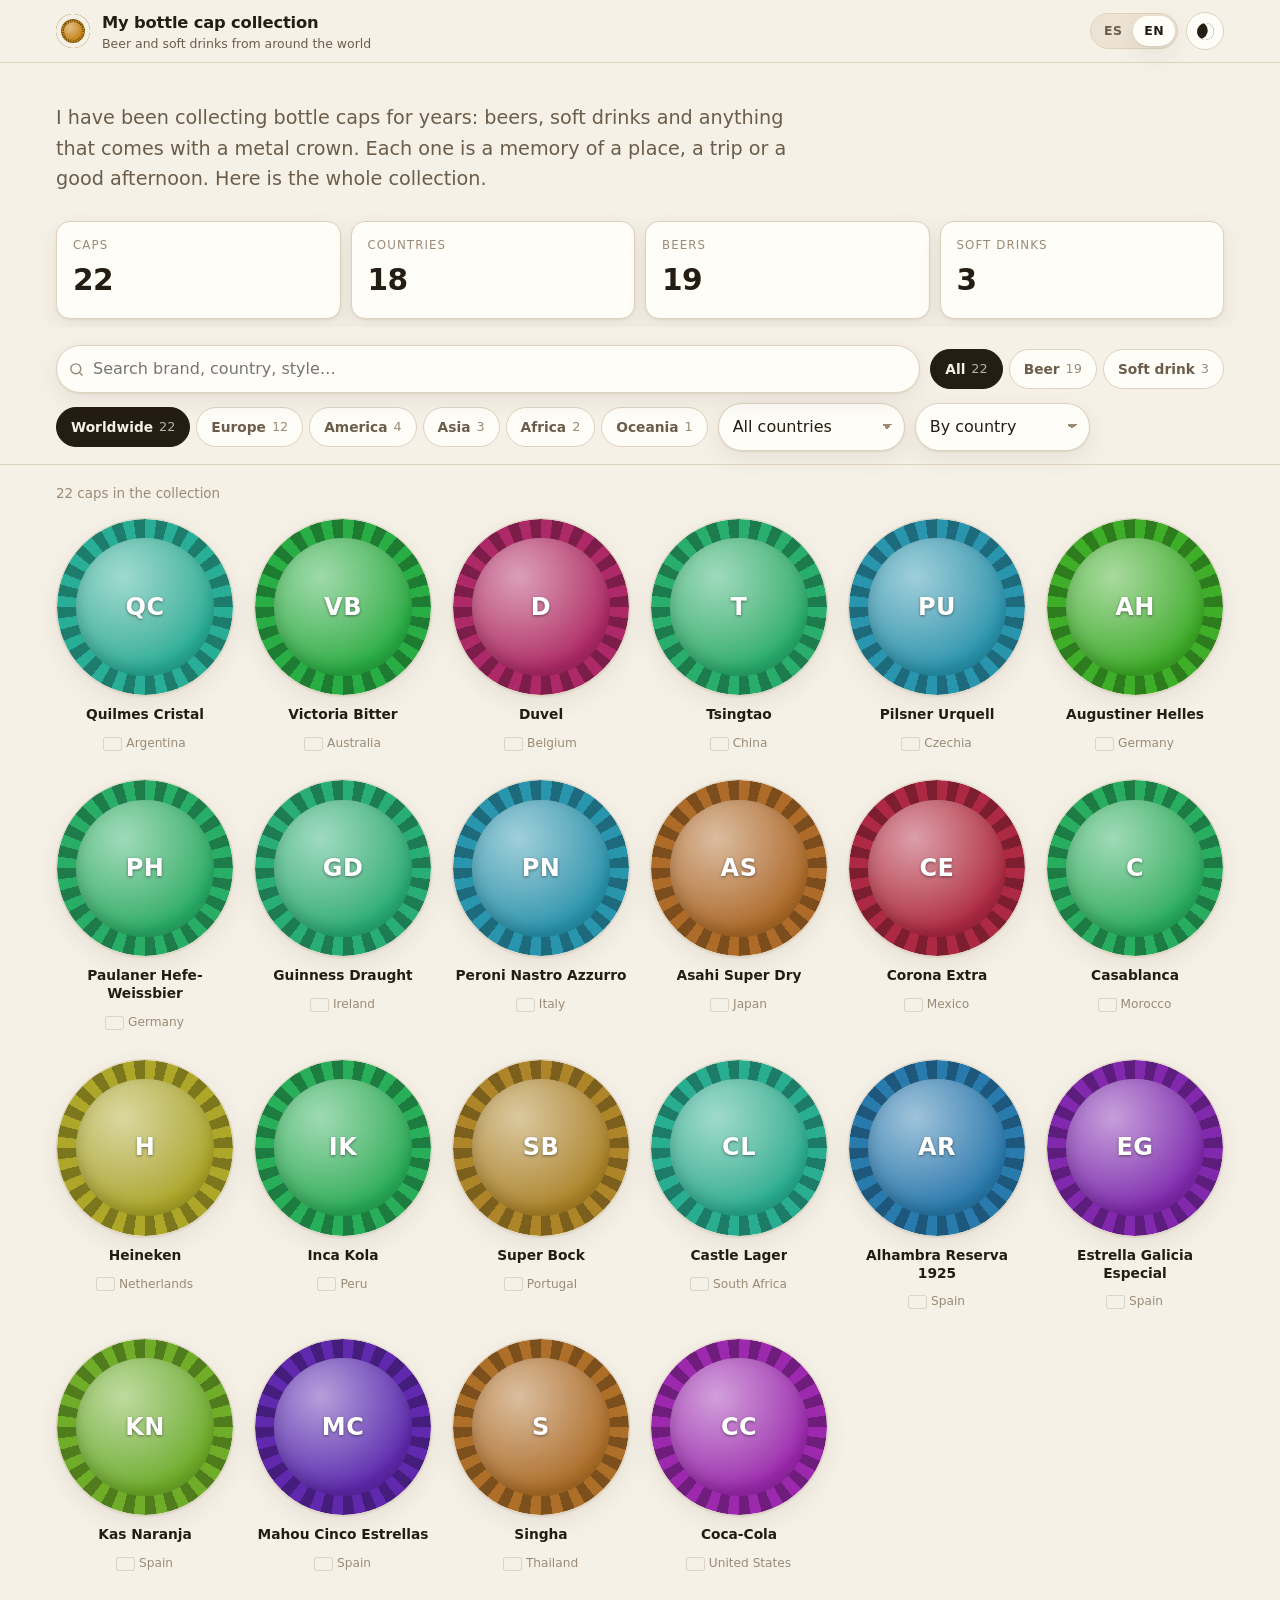
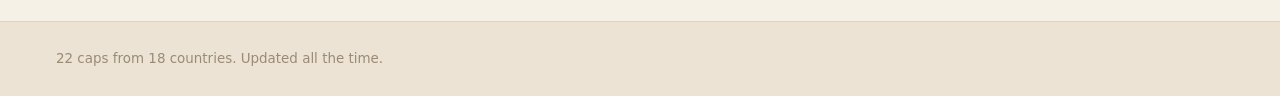
==== index.html @ 7a3508df "Añadir la web de la colección de chapas Sitio estático sin build: galería con filtros por tipo, cont" ====
<!DOCTYPE html>
<html lang="es" data-theme="light">
<head>
<meta charset="utf-8">
<meta name="viewport" content="width=device-width, initial-scale=1, viewport-fit=cover">
<title>Mi colección de chapas</title>
<meta name="description" content="Colección de chapas de cerveza y refrescos de todo el mundo.">
<meta name="theme-color" content="#d99a2b">
<link rel="icon" href="img/favicon.svg" type="image/svg+xml">
<link rel="preconnect" href="https://flagcdn.com">
<link rel="stylesheet" href="css/styles.css">
</head>
<body>

<a class="skip" href="#grid" data-i18n="skip">Ir al contenido</a>

<header class="site-header">
  <div class="wrap header-inner">
    <div class="brand">
      <span class="brand-cap" aria-hidden="true"></span>
      <span class="brand-text">
        <strong data-i18n="siteTitle">Mi colección de chapas</strong>
        <small data-i18n="siteTagline">Cervezas y refrescos de todo el mundo</small>
      </span>
    </div>
    <div class="header-actions">
      <div class="seg" role="group" aria-label="Idioma / Language">
        <button type="button" data-lang="es" class="is-active">ES</button>
        <button type="button" data-lang="en">EN</button>
      </div>
      <button type="button" id="themeToggle" class="icon-btn" aria-label="Cambiar tema">
        <span class="theme-icon" aria-hidden="true"></span>
      </button>
    </div>
  </div>
</header>

<main>
  <section class="hero">
    <div class="wrap">
      <p class="hero-intro" data-i18n="intro">
        Colecciono chapas desde hace años: cervezas, refrescos y todo lo que lleve una corona de metal.
        Cada una es el recuerdo de un sitio, un viaje o una buena tarde. Aquí está la colección al completo.
      </p>
      <dl class="stats">
        <div class="stat"><dt data-i18n="statCaps">Chapas</dt><dd id="statTotal">0</dd></div>
        <div class="stat"><dt data-i18n="statCountries">Países</dt><dd id="statCountries">0</dd></div>
        <div class="stat"><dt data-i18n="statBeers">Cervezas</dt><dd id="statBeers">0</dd></div>
        <div class="stat"><dt data-i18n="statSodas">Refrescos</dt><dd id="statSodas">0</dd></div>
      </dl>
    </div>
  </section>

  <section class="toolbar" aria-label="Filtros">
    <div class="wrap toolbar-inner">
      <div class="search">
        <svg viewBox="0 0 24 24" aria-hidden="true"><circle cx="11" cy="11" r="7"/><path d="M20 20l-3.5-3.5"/></svg>
        <input type="search" id="search" autocomplete="off" placeholder="Buscar marca, país, estilo…" data-i18n-ph="searchPh" aria-label="Buscar">
      </div>
      <div class="chips" id="typeChips" role="group" aria-label="Tipo"></div>
      <div class="chips" id="continentChips" role="group" aria-label="Continente"></div>
      <label class="select">
        <span class="sr-only" data-i18n="country">País</span>
        <select id="countrySelect"></select>
      </label>
      <label class="select">
        <span class="sr-only" data-i18n="sort">Orden</span>
        <select id="sortSelect">
          <option value="country" data-i18n="sortCountry">País</option>
          <option value="name" data-i18n="sortName">Nombre</option>
          <option value="recent" data-i18n="sortRecent">Añadidas recientemente</option>
        </select>
      </label>
    </div>
  </section>

  <div class="wrap">
    <p class="results" id="results" aria-live="polite"></p>
    <div id="grid" class="grid"></div>
    <p class="empty" id="empty" hidden>
      <span data-i18n="emptyTitle">No hay chapas que coincidan.</span>
      <button type="button" id="clearFilters" class="link-btn" data-i18n="clearFilters">Quitar los filtros</button>
    </p>
  </div>
</main>

<footer class="site-footer">
  <div class="wrap">
    <p id="footerLine"></p>
  </div>
</footer>

<dialog id="lightbox" class="lightbox" aria-label="Detalle de la chapa">
  <button type="button" class="lb-close icon-btn" data-close aria-label="Cerrar">&times;</button>
  <button type="button" class="lb-nav lb-prev" data-step="-1" aria-label="Anterior">&#8249;</button>
  <button type="button" class="lb-nav lb-next" data-step="1" aria-label="Siguiente">&#8250;</button>
  <div class="lb-body">
    <div class="lb-figure" id="lbFigure"></div>
    <div class="lb-info">
      <p class="lb-kicker" id="lbKicker"></p>
      <h2 id="lbName"></h2>
      <p class="lb-producer" id="lbProducer"></p>
      <dl class="lb-meta" id="lbMeta"></dl>
      <p class="lb-notes" id="lbNotes"></p>
    </div>
  </div>
</dialog>

<script src="data/collection.js"></script>
<script src="js/app.js"></script>
</body>
</html>
---- css/styles.css ----
/* ---------- tokens ---------- */
:root {
  --bg: #f6f1e7;
  --bg-elev: #fffdf8;
  --bg-sunk: #ece3d4;
  --ink: #241d14;
  --ink-soft: #6b5d4a;
  --ink-faint: #9a8b76;
  --line: #ded2bd;
  --gold: #c8891b;
  --green: #2f5d3f;
  --shadow: 0 1px 2px rgba(53,38,17,.08), 0 8px 24px rgba(53,38,17,.08);
  --shadow-lg: 0 24px 60px rgba(30,20,8,.28);
  --radius: 14px;
  --wrap: 1200px;
}
@media (prefers-color-scheme: dark) {
  :root:not([data-theme="light"]) {
    --bg: #171310;
    --bg-elev: #211b16;
    --bg-sunk: #0f0c09;
    --ink: #f3ece1;
    --ink-soft: #b7a894;
    --ink-faint: #8a7b68;
    --line: #362c23;
    --gold: #e0a93f;
    --green: #7fb894;
    --shadow: 0 1px 2px rgba(0,0,0,.4), 0 8px 24px rgba(0,0,0,.35);
    --shadow-lg: 0 24px 60px rgba(0,0,0,.6);
  }
}
:root[data-theme="dark"] {
  --bg: #171310;
  --bg-elev: #211b16;
  --bg-sunk: #0f0c09;
  --ink: #f3ece1;
  --ink-soft: #b7a894;
  --ink-faint: #8a7b68;
  --line: #362c23;
  --gold: #e0a93f;
  --green: #7fb894;
  --shadow: 0 1px 2px rgba(0,0,0,.4), 0 8px 24px rgba(0,0,0,.35);
  --shadow-lg: 0 24px 60px rgba(0,0,0,.6);
}

/* ---------- base ---------- */
* { box-sizing: border-box; }
html { -webkit-text-size-adjust: 100%; }
body {
  margin: 0;
  background: var(--bg);
  color: var(--ink);
  font: 16px/1.6 "Segoe UI", system-ui, -apple-system, "Helvetica Neue", Arial, sans-serif;
  overflow-x: hidden;
}
h1, h2, h3 { line-height: 1.2; margin: 0; letter-spacing: -.01em; }
button, input, select { font: inherit; color: inherit; }
button { cursor: pointer; }
.wrap { width: 100%; max-width: var(--wrap); margin-inline: auto; padding-inline: 16px; }
.sr-only {
  position: absolute; width: 1px; height: 1px; padding: 0; margin: -1px;
  overflow: hidden; clip: rect(0 0 0 0); white-space: nowrap; border: 0;
}
.skip {
  position: absolute; left: -9999px; top: 8px; z-index: 50;
  background: var(--ink); color: var(--bg); padding: 10px 16px; border-radius: 8px; text-decoration: none;
}
.skip:focus { left: 16px; }
:focus-visible { outline: 2px solid var(--gold); outline-offset: 2px; border-radius: 6px; }

/* ---------- header ---------- */
.site-header {
  position: sticky; top: 0; z-index: 20;
  background: color-mix(in srgb, var(--bg) 88%, transparent);
  backdrop-filter: blur(10px);
  border-bottom: 1px solid var(--line);
}
.header-inner { display: flex; align-items: center; gap: 12px; min-height: 62px; }
.brand { display: flex; align-items: center; gap: 12px; min-width: 0; }
.brand-text { display: flex; flex-direction: column; min-width: 0; }
.brand-text strong { font-size: 1.02rem; letter-spacing: -.01em; }
.brand-text small { color: var(--ink-soft); font-size: .78rem; line-height: 1.3; }
.brand-cap {
  width: 34px; height: 34px; flex: none; border-radius: 50%;
  background: repeating-conic-gradient(var(--gold) 0 7deg, color-mix(in srgb, var(--gold) 62%, #000) 7deg 14deg);
  box-shadow: inset 0 0 0 5px var(--bg), inset 0 0 0 6px color-mix(in srgb, var(--gold) 70%, #000);
  position: relative;
}
.brand-cap::after {
  content: ""; position: absolute; inset: 8px; border-radius: 50%;
  background: radial-gradient(circle at 34% 30%, color-mix(in srgb, var(--gold) 55%, #fff), var(--gold) 70%);
}
.header-actions { margin-left: auto; display: flex; align-items: center; gap: 8px; }
.seg {
  display: flex; background: var(--bg-sunk); border: 1px solid var(--line);
  border-radius: 999px; padding: 2px;
}
.seg button {
  border: 0; background: none; color: var(--ink-soft);
  padding: 5px 11px; border-radius: 999px; font-size: .78rem; font-weight: 600; letter-spacing: .03em;
}
.seg button.is-active { background: var(--bg-elev); color: var(--ink); box-shadow: var(--shadow); }
.icon-btn {
  width: 38px; height: 38px; display: grid; place-items: center;
  border: 1px solid var(--line); background: var(--bg-elev); border-radius: 50%; font-size: 1.2rem;
}
.theme-icon {
  width: 17px; height: 17px; border-radius: 50%;
  background: var(--ink); box-shadow: inset -5px -4px 0 0 var(--bg-elev); transform: rotate(-30deg);
}

/* ---------- hero ---------- */
.hero { padding: 40px 0 8px; }
.hero-intro {
  max-width: 62ch; margin: 0; font-size: clamp(1.02rem, .95rem + .4vw, 1.2rem);
  color: var(--ink-soft);
}
.stats {
  display: grid; grid-template-columns: repeat(auto-fit, minmax(120px, 1fr));
  gap: 10px; margin: 26px 0 0; padding: 0;
}
.stat {
  background: var(--bg-elev); border: 1px solid var(--line); border-radius: var(--radius);
  padding: 14px 16px; box-shadow: var(--shadow);
}
.stat dt { color: var(--ink-faint); font-size: .74rem; text-transform: uppercase; letter-spacing: .09em; }
.stat dd {
  margin: 2px 0 0; font-size: 1.85rem; font-weight: 700; letter-spacing: -.02em;
  font-variant-numeric: tabular-nums;
}

/* ---------- toolbar ---------- */
.toolbar { position: sticky; top: 62px; z-index: 15; background: var(--bg); padding: 18px 0 14px; }
.toolbar::after {
  content: ""; display: block; position: absolute; left: 0; right: 0; bottom: 0; height: 1px; background: var(--line);
}
.toolbar-inner { display: flex; flex-wrap: wrap; gap: 10px; align-items: center; }
.search { position: relative; flex: 1 1 240px; min-width: 200px; display: flex; align-items: center; }
.search svg {
  position: absolute; left: 12px; width: 17px; height: 17px; fill: none;
  stroke: var(--ink-faint); stroke-width: 2; stroke-linecap: round; pointer-events: none;
}
.search input {
  width: 100%; padding: 10px 14px 10px 36px; border-radius: 999px;
  border: 1px solid var(--line); background: var(--bg-elev); box-shadow: var(--shadow);
}
.chips { display: flex; flex-wrap: wrap; gap: 6px; }
.chip {
  border: 1px solid var(--line); background: var(--bg-elev); color: var(--ink-soft);
  border-radius: 999px; padding: 8px 14px; font-size: .86rem; font-weight: 600;
  display: inline-flex; align-items: center; gap: 6px; white-space: nowrap;
}
.chip .n { color: var(--ink-faint); font-weight: 500; font-variant-numeric: tabular-nums; font-size: .8rem; }
.chip:hover { border-color: var(--gold); }
.chip[aria-pressed="true"] { background: var(--ink); border-color: var(--ink); color: var(--bg); }
.chip[aria-pressed="true"] .n { color: color-mix(in srgb, var(--bg) 70%, var(--ink)); }
.select select {
  appearance: none; padding: 10px 34px 10px 14px; border-radius: 999px;
  border: 1px solid var(--line); background: var(--bg-elev); box-shadow: var(--shadow); max-width: 220px;
  background-image: linear-gradient(45deg, transparent 50%, var(--ink-faint) 50%), linear-gradient(135deg, var(--ink-faint) 50%, transparent 50%);
  background-position: calc(100% - 17px) 50%, calc(100% - 12px) 50%;
  background-size: 5px 5px, 5px 5px; background-repeat: no-repeat;
}

/* ---------- grid ---------- */
.results { color: var(--ink-faint); font-size: .84rem; margin: 18px 0 14px; }
.grid {
  display: grid; gap: 18px 14px;
  grid-template-columns: repeat(auto-fill, minmax(132px, 1fr));
  padding-bottom: 48px;
}
@media (min-width: 640px) { .grid { grid-template-columns: repeat(auto-fill, minmax(158px, 1fr)); gap: 26px 20px; } }

.card {
  border: 0; background: none; padding: 0; text-align: center;
  display: flex; flex-direction: column; align-items: center; gap: 10px;
}
.cap {
  position: relative; width: 100%; aspect-ratio: 1; border-radius: 50%;
  background: var(--bg-elev);
  box-shadow: var(--shadow);
  transition: transform .22s ease, box-shadow .22s ease;
  display: grid; place-items: center; overflow: hidden;
  border: 1px solid var(--line);
}
.card:hover .cap, .card:focus-visible .cap {
  transform: translateY(-4px) rotate(-4deg) scale(1.03);
  box-shadow: 0 14px 30px rgba(40,26,8,.22);
}
.cap img { width: 100%; height: 100%; object-fit: cover; border-radius: 50%; display: block; }
.cap-ph {
  position: absolute; inset: 0; border-radius: 50%;
  background: repeating-conic-gradient(var(--c1) 0 7.5deg, var(--c2) 7.5deg 15deg);
  display: grid; place-items: center;
}
.cap-ph::after {
  content: ""; position: absolute; inset: 11%; border-radius: 50%;
  background: radial-gradient(circle at 34% 28%, color-mix(in srgb, var(--c1) 45%, #fff), var(--c1) 72%);
  box-shadow: inset 0 -6px 14px rgba(0,0,0,.18);
}
.cap-ph span {
  position: relative; z-index: 1; color: #fff; font-weight: 800; letter-spacing: .02em;
  font-size: clamp(1.1rem, 1rem + 1.4vw, 1.5rem); text-shadow: 0 1px 3px rgba(0,0,0,.45);
}
.card-name {
  font-size: .86rem; font-weight: 600; line-height: 1.3;
  display: -webkit-box; -webkit-line-clamp: 2; -webkit-box-orient: vertical; overflow: hidden;
}
.card-sub {
  font-size: .76rem; color: var(--ink-faint);
  display: flex; align-items: center; justify-content: center; gap: 5px;
}
.flag { width: 17px; height: 12px; object-fit: cover; border-radius: 2px; flex: none; box-shadow: 0 0 0 1px rgba(0,0,0,.12); }

.empty { text-align: center; color: var(--ink-soft); padding: 40px 0 80px; }
.link-btn { border: 0; background: none; color: var(--gold); font-weight: 600; text-decoration: underline; padding: 0 4px; }

/* ---------- footer ---------- */
.site-footer {
  border-top: 1px solid var(--line); background: var(--bg-sunk);
  padding: 26px 0; color: var(--ink-faint); font-size: .84rem;
}
.site-footer p { margin: 0; }

/* ---------- lightbox ---------- */
.lightbox {
  border: 0; padding: 0; background: transparent; max-width: min(860px, 94vw); width: 100%;
  color: var(--ink); overflow: visible;
}
.lightbox::backdrop { background: rgba(16, 10, 4, .72); backdrop-filter: blur(3px); }
.lb-body {
  background: var(--bg-elev); border-radius: 20px; box-shadow: var(--shadow-lg);
  display: grid; grid-template-columns: 1fr; overflow: hidden;
}
@media (min-width: 720px) { .lb-body { grid-template-columns: 300px 1fr; } }
.lb-figure {
  position: relative; background: var(--bg-sunk); padding: 28px;
  display: grid; place-items: center; min-height: 220px;
}
.lb-figure .cap { max-width: 230px; margin-inline: auto; }
.lb-info { padding: 26px 28px 30px; }
.lb-kicker {
  margin: 0 0 6px; font-size: .74rem; text-transform: uppercase; letter-spacing: .1em;
  color: var(--gold); font-weight: 700;
}
.lb-info h2 { font-size: 1.5rem; }
.lb-producer { margin: 4px 0 0; color: var(--ink-soft); }
.lb-meta { display: grid; grid-template-columns: repeat(auto-fit, minmax(120px, 1fr)); gap: 14px; margin: 22px 0 0; }
.lb-meta dt { font-size: .7rem; text-transform: uppercase; letter-spacing: .09em; color: var(--ink-faint); }
.lb-meta dd { margin: 2px 0 0; font-weight: 600; display: flex; align-items: center; gap: 6px; }
.lb-notes { color: var(--ink-soft); margin: 20px 0 0; font-size: .92rem; }
.lb-notes:empty { display: none; }
.lb-close { position: absolute; top: -14px; right: -6px; z-index: 2; line-height: 1; }
.lb-nav {
  position: absolute; top: 50%; transform: translateY(-50%); z-index: 2;
  width: 42px; height: 42px; border-radius: 50%; border: 1px solid var(--line);
  background: var(--bg-elev); color: var(--ink); font-size: 1.5rem; line-height: 1; box-shadow: var(--shadow);
}
.lb-prev { left: -14px; }
.lb-next { right: -14px; }
@media (max-width: 560px) {
  .lb-close { top: -46px; right: 0; background: var(--bg-elev); }
  .lb-nav { top: auto; bottom: -52px; transform: none; }
  .lb-prev { left: 30%; }
  .lb-next { right: 30%; }
}
@media (prefers-reduced-motion: reduce) {
  * { animation-duration: .01ms !important; transition-duration: .01ms !important; }
}
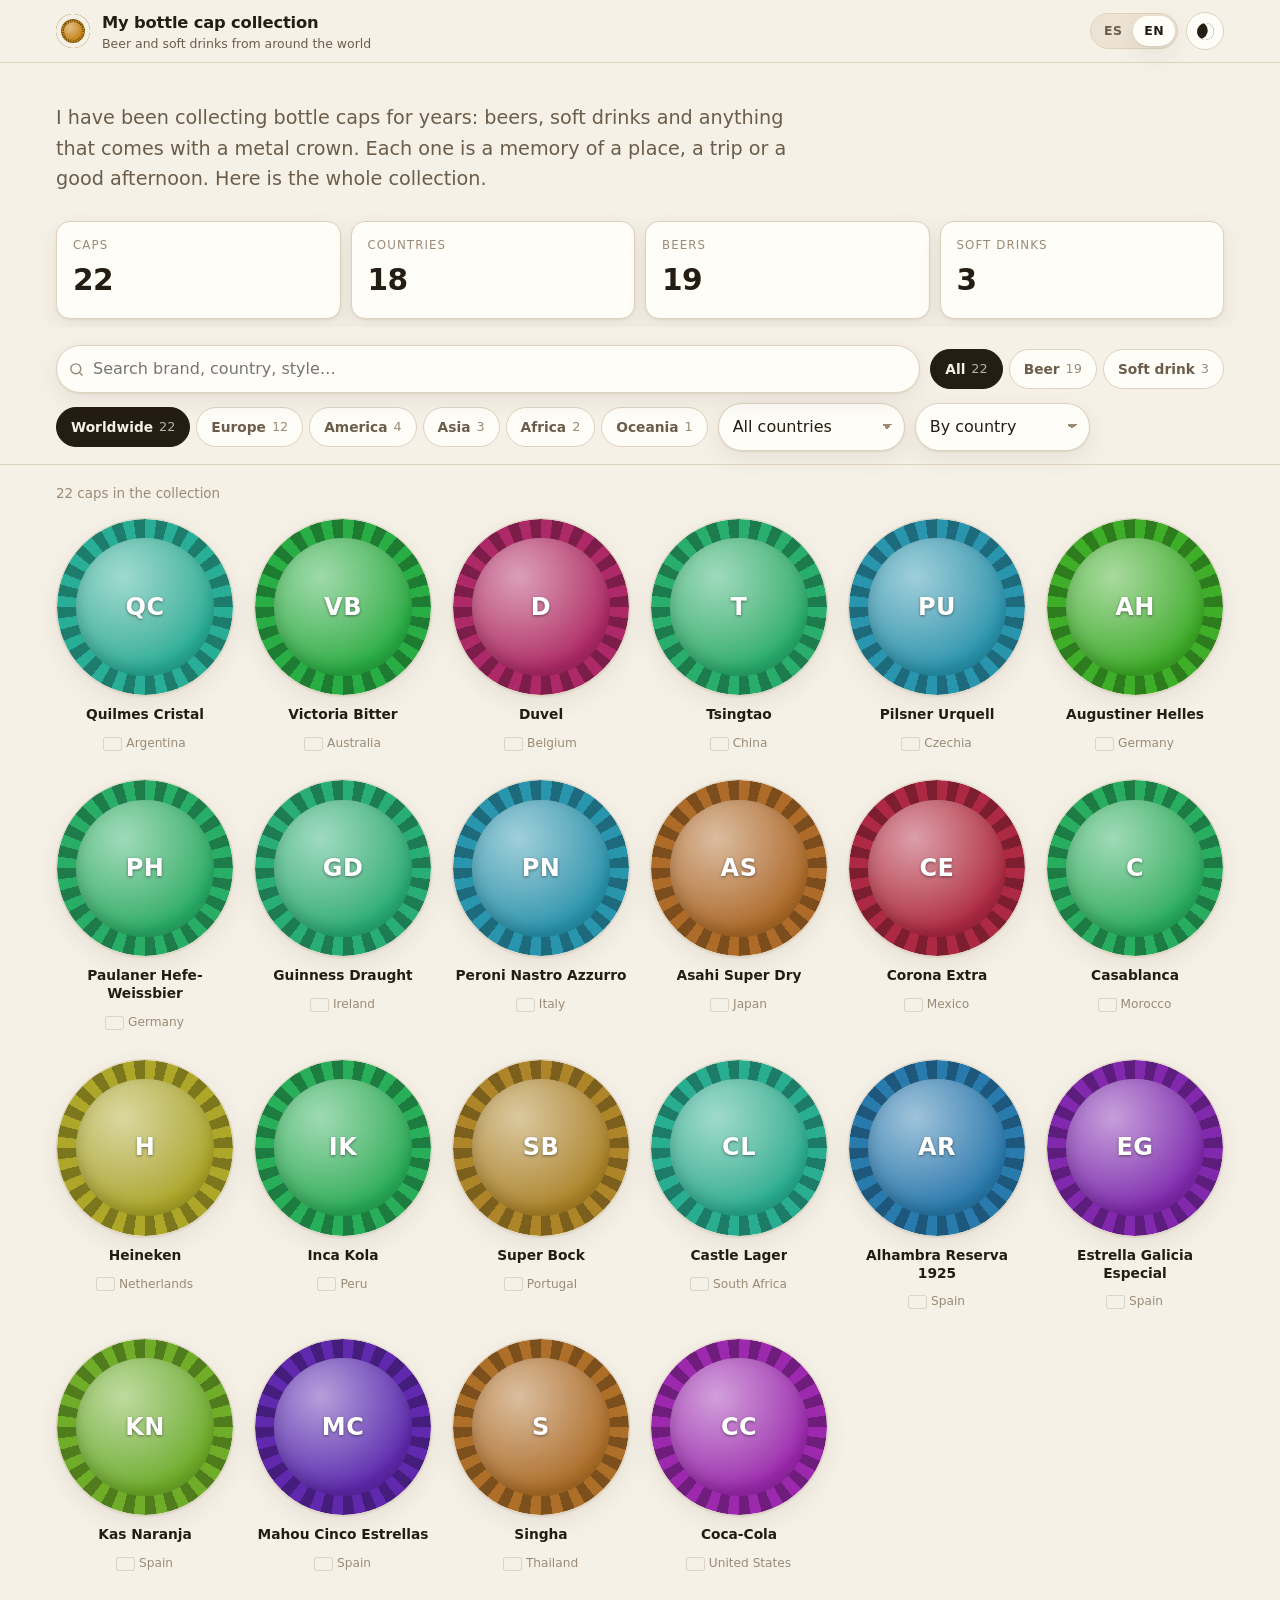
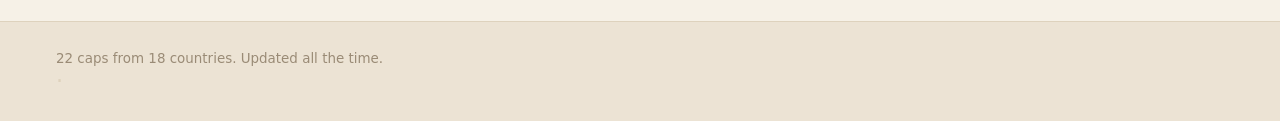
==== commit e0b3b074: "Añadir el panel para gestionar la colección desde el móvil El panel (admin.html) entra con usuario y" ====
--- a/index.html
+++ b/index.html
@@ -7,6 +7,7 @@
 <meta name="description" content="Colección de chapas de cerveza y refrescos de todo el mundo.">
 <meta name="theme-color" content="#d99a2b">
 <link rel="icon" href="img/favicon.svg" type="image/svg+xml">
+<link rel="manifest" href="manifest.webmanifest">
 <link rel="preconnect" href="https://flagcdn.com">
 <link rel="stylesheet" href="css/styles.css">
 </head>
@@ -87,6 +88,7 @@
 <footer class="site-footer">
   <div class="wrap">
     <p id="footerLine"></p>
+    <p><a href="admin.html" class="footer-link">·</a></p>
   </div>
 </footer>
 
@@ -106,6 +108,8 @@
   </div>
 </dialog>
 
+<script src="js/countries.js"></script>
+<script src="js/config.js"></script>
 <script src="data/collection.js"></script>
 <script src="js/app.js"></script>
 </body>
--- a/css/styles.css
+++ b/css/styles.css
@@ -45,6 +45,8 @@
 
 /* ---------- base ---------- */
 * { box-sizing: border-box; }
+/* Los display: flex/grid de más abajo ganarían al hidden del HTML. */
+[hidden] { display: none !important; }
 html { -webkit-text-size-adjust: 100%; }
 body {
   margin: 0;
@@ -104,6 +106,7 @@
   width: 38px; height: 38px; display: grid; place-items: center;
   border: 1px solid var(--line); background: var(--bg-elev); border-radius: 50%; font-size: 1.2rem;
 }
+a.icon-btn { color: var(--ink); text-decoration: none; }
 .theme-icon {
   width: 17px; height: 17px; border-radius: 50%;
   background: var(--ink); box-shadow: inset -5px -4px 0 0 var(--bg-elev); transform: rotate(-30deg);
@@ -130,7 +133,10 @@
 }
 
 /* ---------- toolbar ---------- */
-.toolbar { position: sticky; top: 62px; z-index: 15; background: var(--bg); padding: 18px 0 14px; }
+.toolbar { position: relative; background: var(--bg); padding: 18px 0 14px; }
+/* En pantallas anchas la cabecera mide 62px justos y la barra puede quedarse fija;
+   en móvil el título ocupa dos líneas, así que la dejamos correr con la página. */
+@media (min-width: 720px) { .toolbar { position: sticky; top: 62px; z-index: 15; } }
 .toolbar::after {
   content: ""; display: block; position: absolute; left: 0; right: 0; bottom: 0; height: 1px; background: var(--line);
 }
@@ -221,6 +227,9 @@
   padding: 26px 0; color: var(--ink-faint); font-size: .84rem;
 }
 .site-footer p { margin: 0; }
+/* Entrada discreta al panel: un punto al pie, sin anunciarlo. */
+.footer-link { color: var(--line); text-decoration: none; font-size: 1.4rem; line-height: 1; }
+.footer-link:hover { color: var(--gold); }
 
 /* ---------- lightbox ---------- */
 .lightbox {
